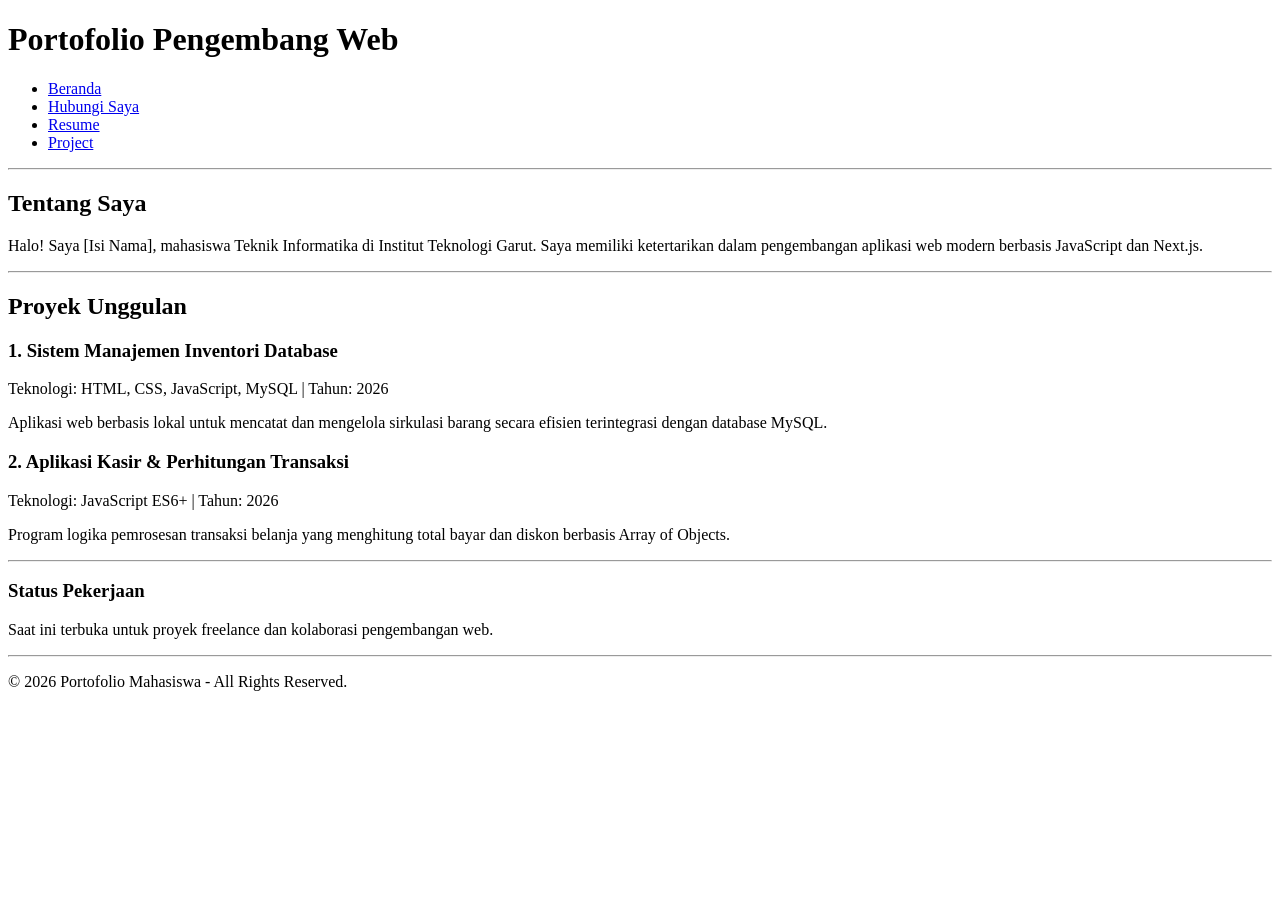
==== index.html @ a743bc86 "Commit Tugas 1" ====
<!DOCTYPE html>
<html lang="id">
<head>
 <meta charset="UTF-8">
 <meta name="viewport" content="width=device-width, initialscale=1.0">
 <title>Modul 2 - Web Portofolio Mahasiswa</title>
</head>
<body>
 <header>
 <h1>Portofolio Pengembang Web</h1>
 <nav>
 <ul>
 <li><a href="index.html">Beranda</a></li>
 <li><a href="kontak.html">Hubungi Saya</a></li>
 <li><a href="resume.html">Resume</a></li>
 <li><a href="project.html">Project</a></li>
 </ul>
 </nav>
 </header>
 <hr>
 <main>
 <section id="tentang">
 <h2>Tentang Saya</h2>
 <p>Halo! Saya [Isi Nama], mahasiswa Teknik Informatika di
Institut Teknologi Garut. Saya memiliki ketertarikan dalam pengembangan
aplikasi web modern berbasis JavaScript dan Next.js.</p>
 </section>
 <hr>
 <section id="proyek">
 <h2>Proyek Unggulan</h2>

 <article>
 <header>
 <h3>1. Sistem Manajemen Inventori Database</h3>
<p>Teknologi: HTML, CSS, JavaScript, MySQL | Tahun:
<time datetime="2026">2026</time></p>
 </header>
 <p>Aplikasi web berbasis lokal untuk mencatat dan
mengelola sirkulasi barang secara efisien terintegrasi dengan database
MySQL.</p>
 </article>
 <article>
 <header>
 <h3>2. Aplikasi Kasir & Perhitungan Transaksi</h3>
<p>Teknologi: JavaScript ES6+ | Tahun: <time
datetime="2026">2026</time></p>
 </header>
 <p>Program logika pemrosesan transaksi belanja yang
menghitung total bayar dan diskon berbasis Array of Objects.</p>
 </article>
 </section
 <hr>
 </main>
 <hr>
 <aside>
 <h3>Status Pekerjaan</h3>
 <p>Saat ini terbuka untuk proyek freelance dan kolaborasi
pengembangan web.</p>
 </aside>
 <hr>
 <footer>
 <p>&copy; 2026 Portofolio Mahasiswa - All Rights Reserved.</p>
 </footer>
</body>
</html>
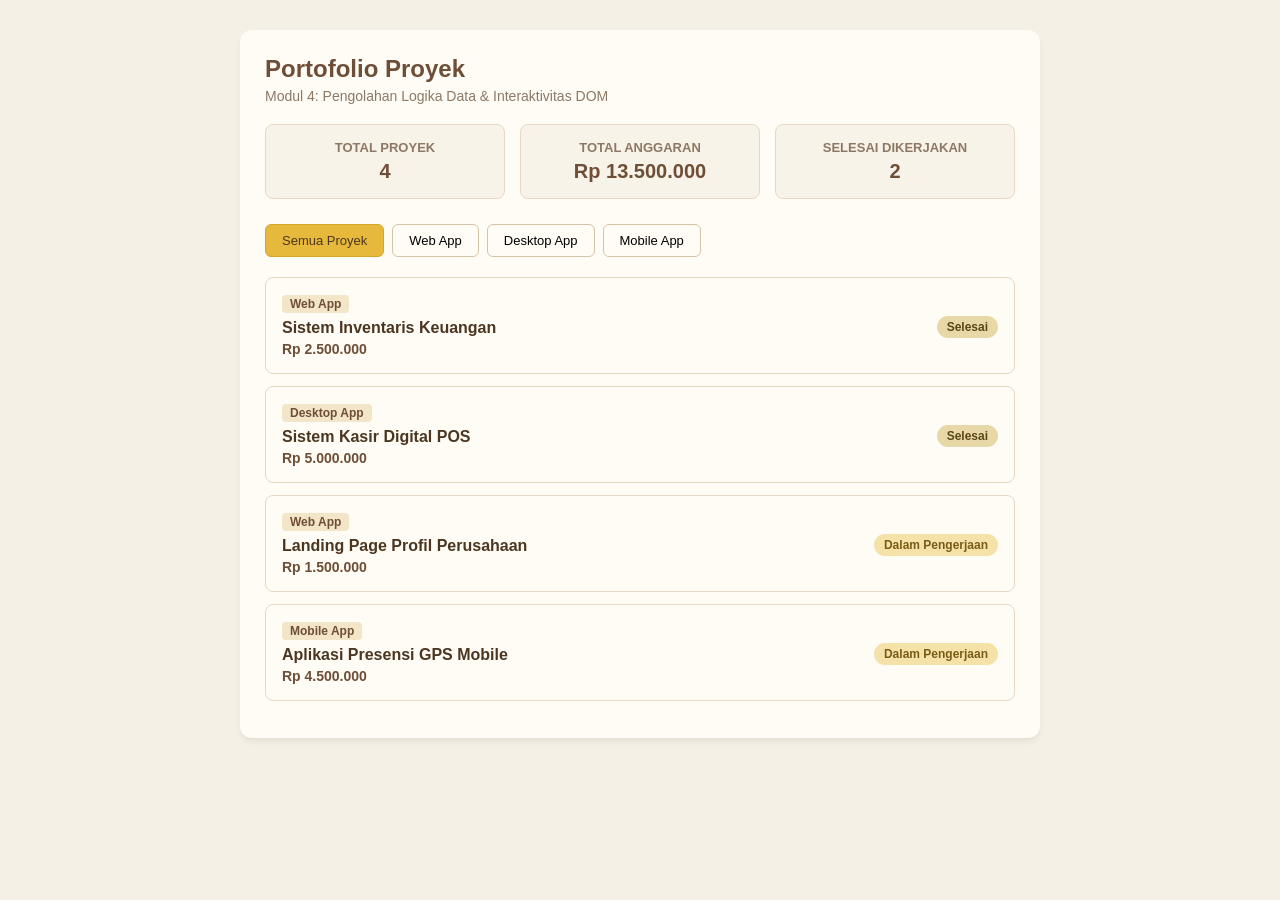
==== commit 35503e24: "pertemuan 4" ====
--- a/index.html
+++ b/index.html
@@ -1,65 +1,207 @@
+
 <!DOCTYPE html>
 <html lang="id">
 <head>
- <meta charset="UTF-8">
- <meta name="viewport" content="width=device-width, initialscale=1.0">
- <title>Modul 2 - Web Portofolio Mahasiswa</title>
+    <meta charset="UTF-8">
+    <meta name="viewport" content="width=device-width, initial-scale=1.0">
+    <title>Dashboard Portofolio Proyek - Modul 4</title>
+
+    <style>
+        * {
+            box-sizing: border-box;
+            margin: 0;
+            padding: 0;
+            font-family: 'Segoe UI', Tahoma, Geneva, sans-serif;
+        }
+
+        body {
+            background-color: #F5F0E6;
+            color: #4B3621;
+            padding: 30px 15px;
+        }
+
+        .container {
+            max-width: 800px;
+            margin: 0 auto;
+            background: #FFFCF5;
+            border-radius: 12px;
+            padding: 25px;
+            box-shadow: 0 4px 6px -1px rgba(75, 54, 33, 0.1);
+        }
+
+        h1 {
+            color: #6F4E37;
+            font-size: 24px;
+            margin-bottom: 5px;
+        }
+
+        p.subtitle {
+            color: #8C7865;
+            margin-bottom: 20px;
+            font-size: 14px;
+        }
+
+        .stats-grid {
+            display: grid;
+            grid-template-columns: repeat(auto-fit, minmax(200px, 1fr));
+            gap: 15px;
+            margin-bottom: 25px;
+        }
+
+        .stat-card {
+            background: #F8F3E8;
+            border: 1px solid #E6D8C3;
+            border-radius: 8px;
+            padding: 15px;
+            text-align: center;
+        }
+
+        .stat-card h3 {
+            font-size: 13px;
+            color: #8C7865;
+            text-transform: uppercase;
+            margin-bottom: 5px;
+        }
+
+        .stat-card p {
+            font-size: 20px;
+            font-weight: bold;
+            color: #6F4E37;
+        }
+
+        .filter-group {
+            display: flex;
+            gap: 8px;
+            margin-bottom: 20px;
+            flex-wrap: wrap;
+        }
+
+        .btn-filter {
+            padding: 8px 16px;
+            border: 1px solid #D6C3A5;
+            background: #FFFCF5;
+            border-radius: 6px;
+            cursor: pointer;
+            font-size: 13px;
+            font-weight: 500;
+            transition: all 0.2s;
+        }
+
+        .btn-filter.active,
+        .btn-filter:hover {
+            background: #E6B93D;
+            color: #4B3621;
+            border-color: #D4A72C;
+        }
+
+        .project-card {
+            border: 1px solid #E6D8C3;
+            border-radius: 8px;
+            padding: 16px;
+            margin-bottom: 12px;
+            display: flex;
+            justify-content: space-between;
+            align-items: center;
+            background: #FFFCF5;
+            transition: transform 0.15s ease;
+        }
+
+        .project-card:hover {
+            transform: translateY(-2px);
+            box-shadow: 0 4px 6px rgba(75, 54, 33, 0.05);
+        }
+
+        .project-info h4 {
+            font-size: 16px;
+            color: #4B3621;
+            margin-bottom: 4px;
+        }
+
+        .project-category {
+            display: inline-block;
+            font-size: 12px;
+            color: #6F4E37;
+            background: #F3E5C8;
+            padding: 2px 8px;
+            border-radius: 4px;
+            margin-bottom: 6px;
+            font-weight: 600;
+        }
+
+        .project-budget {
+            font-size: 14px;
+            color: #6F4E37;
+            font-weight: 600;
+        }
+
+        .badge {
+            padding: 4px 10px;
+            border-radius: 20px;
+            font-size: 12px;
+            font-weight: 600;
+        }
+
+        .badge-success {
+            background: #E8D8A8;
+            color: #5B4615;
+        }
+
+        .badge-pending {
+            background: #F5E2A9;
+            color: #795B16;
+        }
+    </style>
 </head>
+
 <body>
- <header>
- <h1>Portofolio Pengembang Web</h1>
- <nav>
- <ul>
- <li><a href="index.html">Beranda</a></li>
- <li><a href="kontak.html">Hubungi Saya</a></li>
- <li><a href="resume.html">Resume</a></li>
- <li><a href="project.html">Project</a></li>
- </ul>
- </nav>
- </header>
- <hr>
- <main>
- <section id="tentang">
- <h2>Tentang Saya</h2>
- <p>Halo! Saya [Isi Nama], mahasiswa Teknik Informatika di
-Institut Teknologi Garut. Saya memiliki ketertarikan dalam pengembangan
-aplikasi web modern berbasis JavaScript dan Next.js.</p>
- </section>
- <hr>
- <section id="proyek">
- <h2>Proyek Unggulan</h2>
-
- <article>
- <header>
- <h3>1. Sistem Manajemen Inventori Database</h3>
-<p>Teknologi: HTML, CSS, JavaScript, MySQL | Tahun:
-<time datetime="2026">2026</time></p>
- </header>
- <p>Aplikasi web berbasis lokal untuk mencatat dan
-mengelola sirkulasi barang secara efisien terintegrasi dengan database
-MySQL.</p>
- </article>
- <article>
- <header>
- <h3>2. Aplikasi Kasir & Perhitungan Transaksi</h3>
-<p>Teknologi: JavaScript ES6+ | Tahun: <time
-datetime="2026">2026</time></p>
- </header>
- <p>Program logika pemrosesan transaksi belanja yang
-menghitung total bayar dan diskon berbasis Array of Objects.</p>
- </article>
- </section
- <hr>
- </main>
- <hr>
- <aside>
- <h3>Status Pekerjaan</h3>
- <p>Saat ini terbuka untuk proyek freelance dan kolaborasi
-pengembangan web.</p>
- </aside>
- <hr>
- <footer>
- <p>&copy; 2026 Portofolio Mahasiswa - All Rights Reserved.</p>
- </footer>
+    <div class="container">
+        <h1>Portofolio Proyek</h1>
+
+        <p class="subtitle">
+            Modul 4: Pengolahan Logika Data & Interaktivitas DOM
+        </p>
+
+        <!-- Kartu Ringkasan Statistik -->
+        <div class="stats-grid">
+            <div class="stat-card">
+                <h3>Total Proyek</h3>
+                <p id="stat-total-projects">0</p>
+            </div>
+
+            <div class="stat-card">
+                <h3>Total Anggaran</h3>
+                <p id="stat-total-budget">Rp 0</p>
+            </div>
+
+            <div class="stat-card">
+                <h3>Selesai Dikerjakan</h3>
+                <p id="stat-completed-projects">0</p>
+            </div>
+        </div>
+
+        <!-- Tombol Filter Kategori -->
+        <div class="filter-group">
+            <button class="btn-filter active" data-category="Semua">
+                Semua Proyek
+            </button>
+
+            <button class="btn-filter" data-category="Web App">
+                Web App
+            </button>
+
+            <button class="btn-filter" data-category="Desktop App">
+                Desktop App
+            </button>
+
+            <button class="btn-filter" data-category="Mobile App">
+                Mobile App
+            </button>
+        </div>
+
+        <!-- Kontainer Daftar Proyek -->
+        <div id="project-list"></div>
+    </div>
+
+    <script src="main.js"></script>
 </body>
-</html>+</html>
